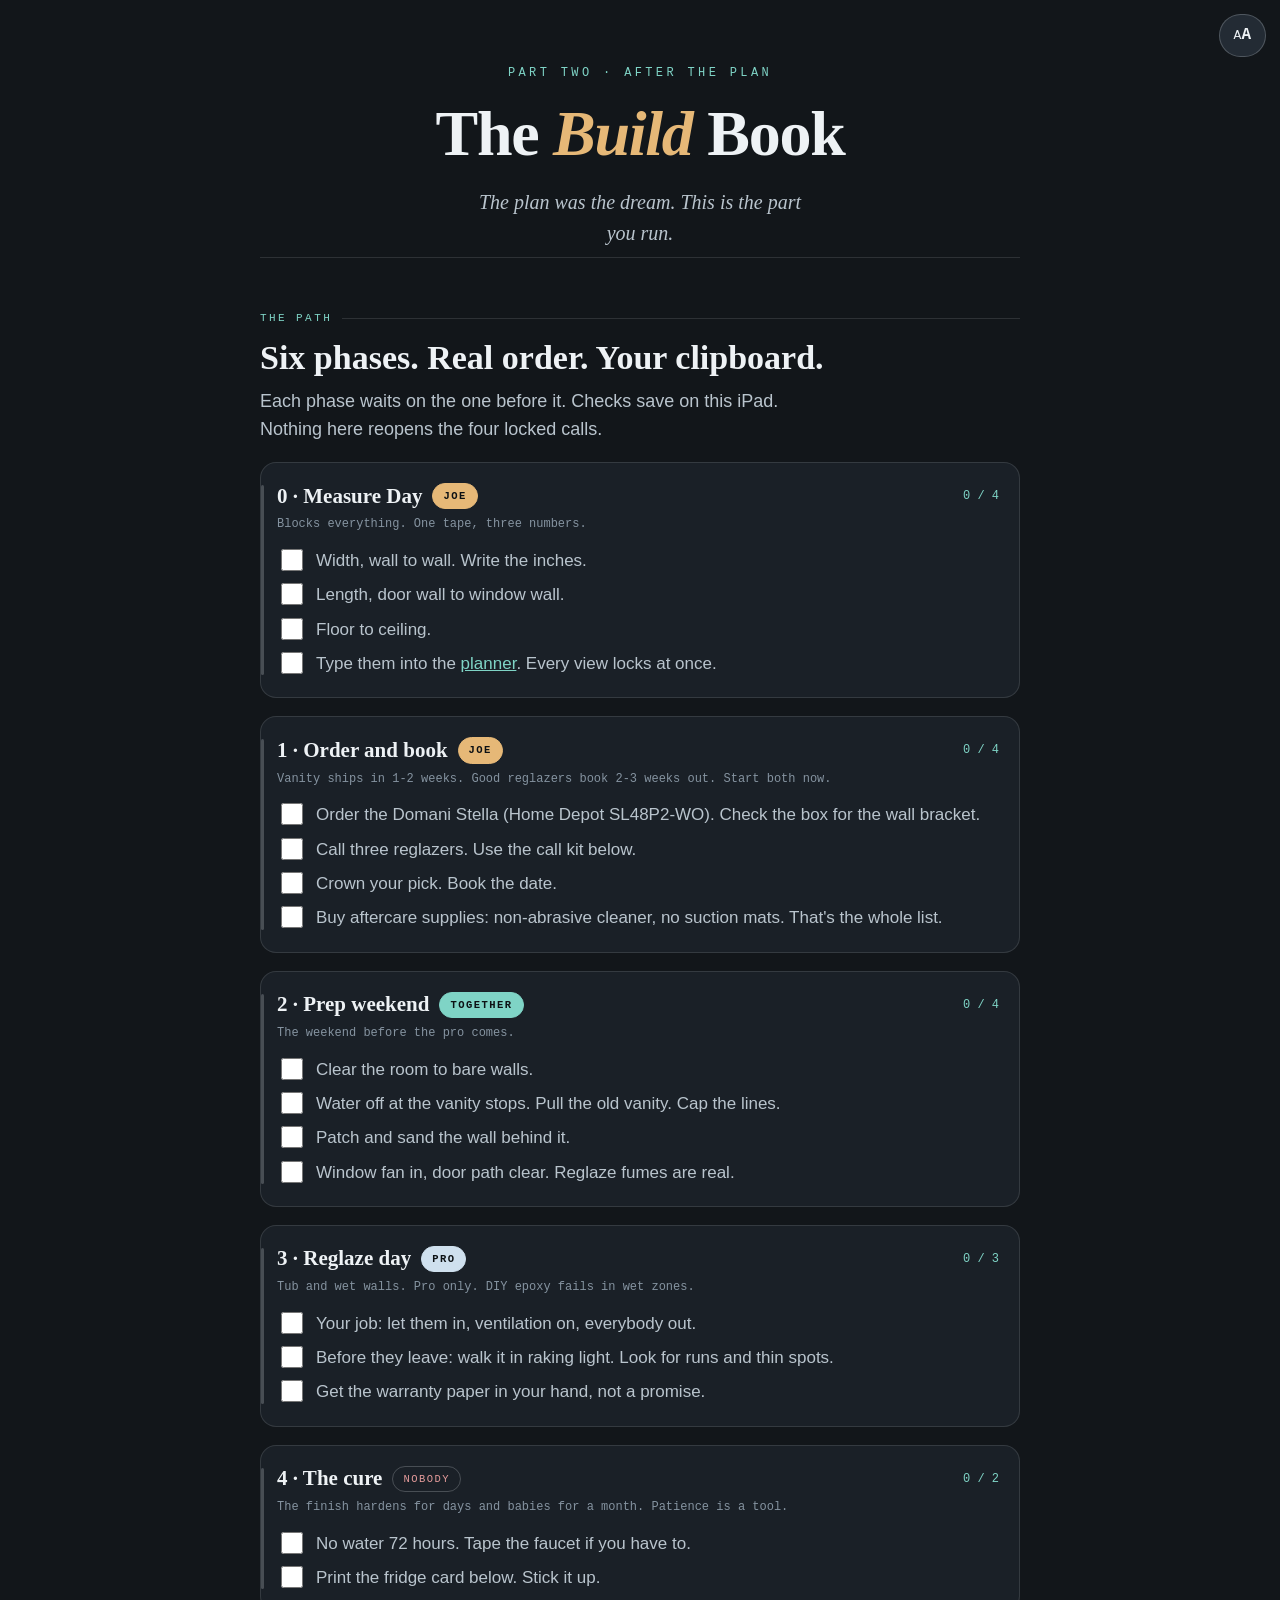
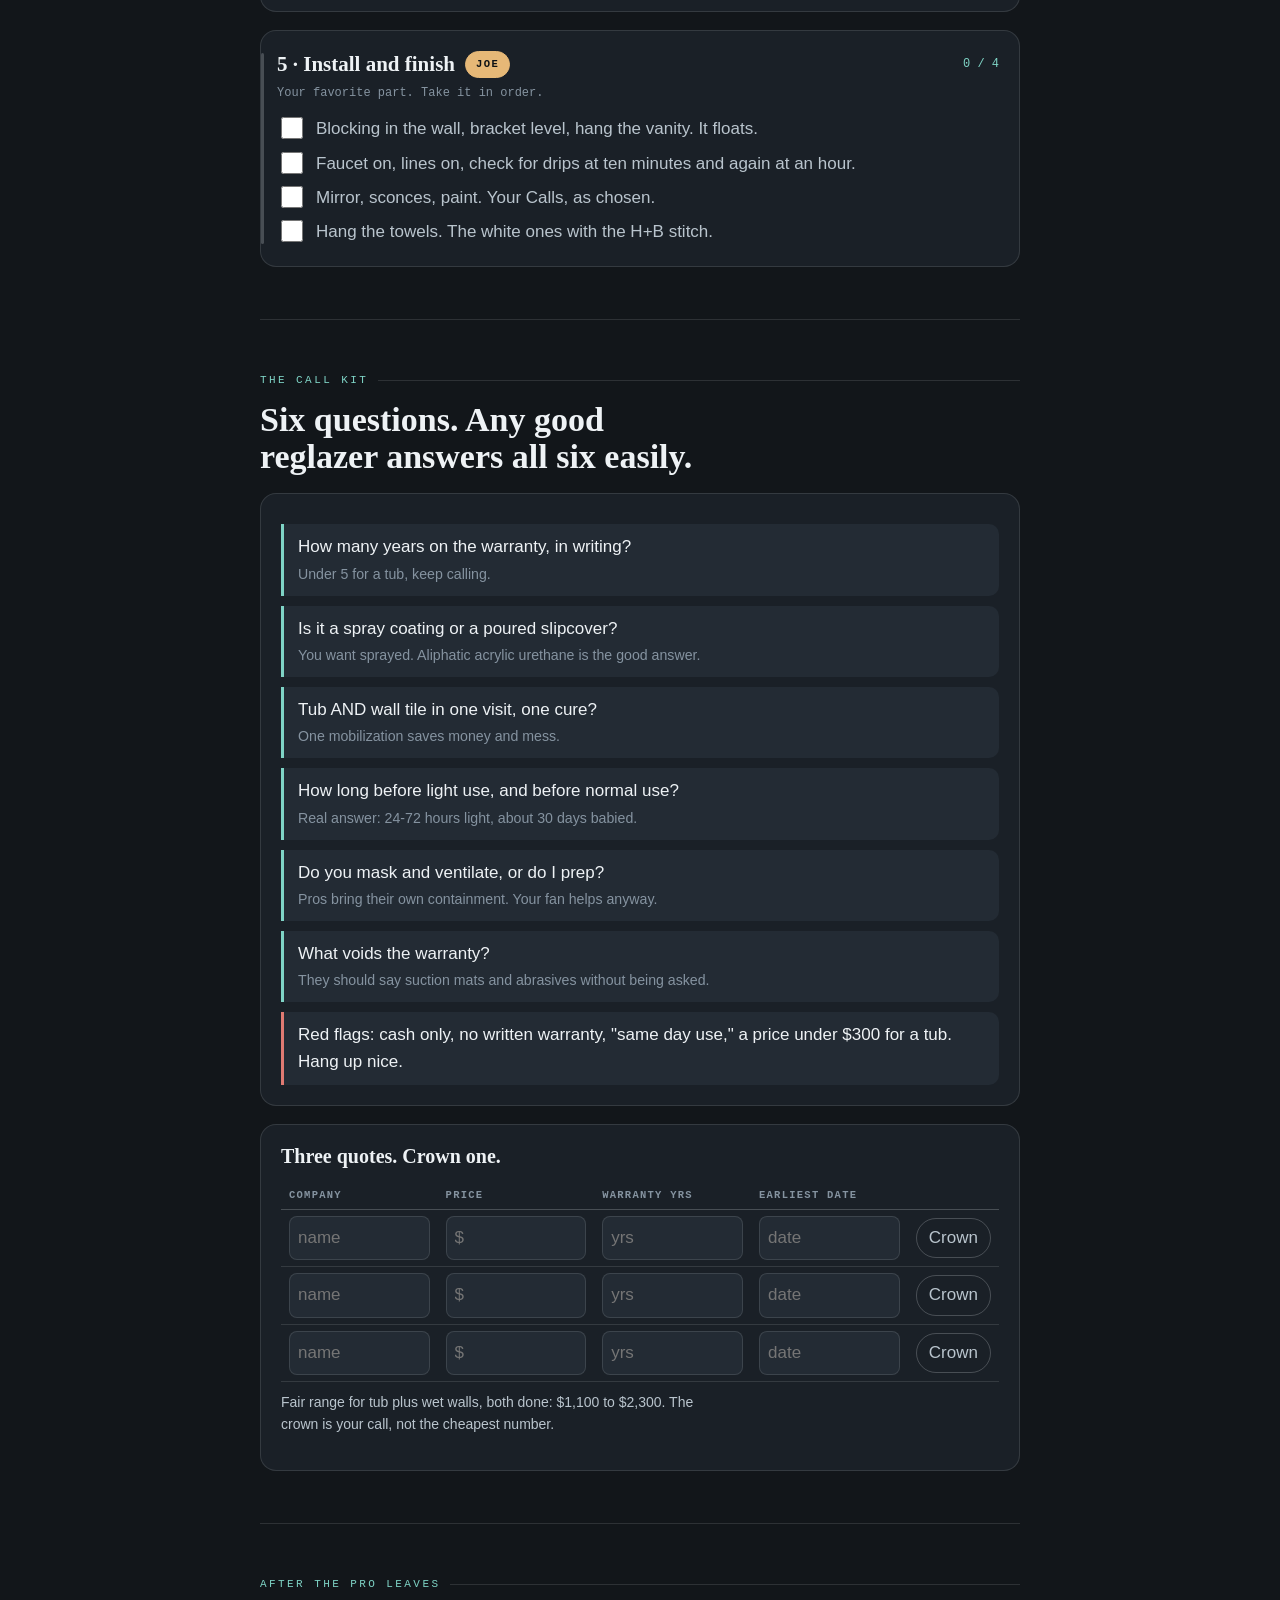
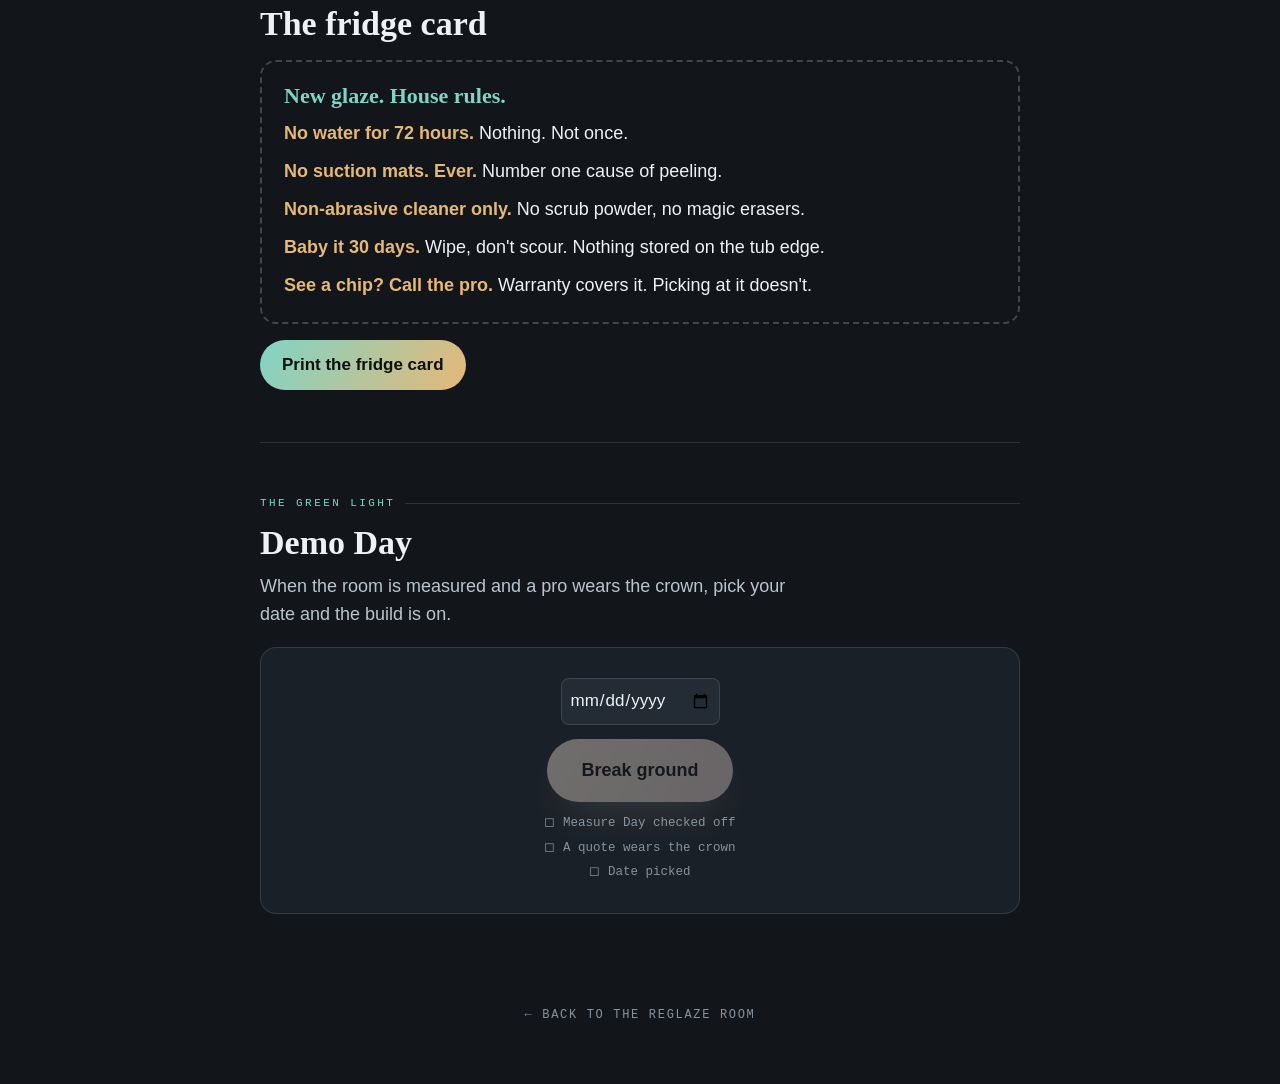
==== build.html @ e42885a2 "The Build Book: six-phase foreman companion (Joe-run schedule w/ saved checklists, reglazer call kit" ====
<!DOCTYPE html>
<html lang="en"><head>
<meta charset="UTF-8">
<meta name="viewport" content="width=device-width, initial-scale=1, viewport-fit=cover">
<title>The Build Book · Joe's Hall Bath</title>
<style>
  :root{
    --serif:"Iowan Old Style","Palatino Linotype",Palatino,Georgia,serif;
    --body:-apple-system,BlinkMacSystemFont,"Segoe UI","Helvetica Neue",Arial,sans-serif;
    --mono:ui-monospace,"SF Mono",Menlo,Consolas,monospace;
    --ground:#12161a; --ground-2:#1a2027; --ground-3:#232b34; --ink:#eef2f5; --ink-soft:#b9c4cd; --ink-faint:#8593a0;
    --chrome:#cfe0ee; --oak:#b89568; --white:#f4f6f7; --spa:#7fd4c6; --gold:#e6b877; --rose:#e59b9b;
    --line:rgba(238,242,245,0.12); --line2:rgba(238,242,245,0.22);
    --good:#6bcf9b; --warn:#e6b24a; --bad:#e07a72;
  }
  *{box-sizing:border-box}
  html{scroll-behavior:smooth;-webkit-text-size-adjust:100%}
  body{margin:0;background:var(--ground);color:var(--ink);font-family:var(--body);font-size:17px;line-height:1.55;-webkit-font-smoothing:antialiased;overflow-x:hidden}
  body.bigtype{font-size:21px}
  body.bigtype .q{font-size:20px}
  body.bigtype .ck label{font-size:20px}
  .wrap{max-width:760px;margin:0 auto;padding:0 18px}
  h1,h2,h3{font-family:var(--serif);font-weight:600;line-height:1.1;margin:0;text-wrap:balance}
  p{max-width:60ch}
  button{font:inherit;cursor:pointer}
  .eyebrow{font-family:var(--mono);font-size:11px;letter-spacing:0.22em;text-transform:uppercase;color:var(--spa);display:flex;align-items:center;gap:10px}
  .eyebrow::after{content:"";flex:1;height:1px;background:var(--line)}
  header.top{padding:64px 18px 8px;text-align:center}
  header.top .kick{font-family:var(--mono);font-size:12px;letter-spacing:0.28em;text-transform:uppercase;color:var(--spa);margin-bottom:16px}
  header.top h1{font-size:clamp(38px,9vw,64px);letter-spacing:-0.02em}
  header.top h1 em{font-style:italic;color:var(--gold)}
  header.top .sub{font-family:var(--serif);font-style:italic;font-size:clamp(16px,2.2vw,20px);color:var(--ink-soft);margin:18px auto 0;max-width:34ch}
  .bigbtn{position:fixed;top:14px;right:14px;z-index:50;background:var(--ground-3);border:1px solid var(--line2);color:var(--ink);border-radius:24px;padding:8px 14px;font-family:var(--mono);font-size:13px}
  .bigbtn b{font-size:16px}
  section.mv{padding:52px 0;border-top:1px solid var(--line)}
  .mv h2{font-size:clamp(24px,5vw,34px);margin-top:12px}
  .mv .lede{color:var(--ink-soft);font-size:18px;margin-top:12px;max-width:56ch}
  .card{background:var(--ground-2);border:1px solid var(--line);border-radius:16px;padding:20px;margin-top:18px}
  .phase{position:relative;padding-left:16px}
  .phase::before{content:"";position:absolute;left:0;top:22px;bottom:22px;width:3px;border-radius:3px;background:var(--line2)}
  .phase.done::before{background:var(--good)}
  .ph-head{display:flex;align-items:center;gap:10px;flex-wrap:wrap}
  .ph-head h3{font-size:21px}
  .who{font-family:var(--mono);font-size:10.5px;letter-spacing:0.14em;border-radius:20px;padding:4px 10px;border:1px solid var(--line2)}
  .who.joe{color:#0d1114;background:var(--gold);border-color:var(--gold);font-weight:700}
  .who.pro{color:#0d1114;background:var(--chrome);border-color:var(--chrome);font-weight:700}
  .who.both{color:#0d1114;background:var(--spa);border-color:var(--spa);font-weight:700}
  .who.nobody{color:var(--rose)}
  .gate{font-family:var(--mono);font-size:12px;color:var(--ink-faint);margin-top:6px}
  .ck{list-style:none;margin:14px 0 0;padding:0;display:grid;gap:8px}
  .ck li{display:flex;align-items:flex-start;gap:10px}
  .ck input[type=checkbox]{width:22px;height:22px;margin-top:1px;accent-color:#7fd4c6;flex:none}
  .ck label{color:var(--ink-soft)}
  .ck li.checked label{color:var(--ink-faint);text-decoration:line-through}
  .phcount{font-family:var(--mono);font-size:12px;color:var(--spa);margin-left:auto}
  .q{background:var(--ground-3);border-left:3px solid var(--spa);border-radius:0 10px 10px 0;padding:10px 14px;margin-top:10px;color:var(--ink);font-size:17px}
  .q small{display:block;color:var(--ink-faint);margin-top:3px}
  .redflag{border-left-color:var(--bad)}
  .qt{width:100%;border-collapse:collapse;margin-top:14px}
  .qt th{font-family:var(--mono);font-size:10.5px;letter-spacing:0.12em;text-transform:uppercase;color:var(--ink-faint);text-align:left;padding:6px 8px;border-bottom:1px solid var(--line2)}
  .qt td{padding:6px 8px;border-bottom:1px solid var(--line)}
  .qt input{width:100%;background:var(--ground-3);border:1px solid var(--line);border-radius:8px;color:var(--ink);padding:8px;font:inherit;min-width:60px}
  .crown{background:none;border:1px solid var(--line2);border-radius:20px;color:var(--ink-soft);padding:6px 12px;white-space:nowrap}
  .crown.on{background:var(--gold);border-color:var(--gold);color:#0d1114;font-weight:700}
  .fridge{border:2px dashed var(--line2);border-radius:16px;padding:22px;margin-top:18px}
  .fridge h3{font-size:22px;color:var(--spa)}
  .fridge ul{margin:12px 0 0;padding:0;list-style:none;display:grid;gap:10px;font-size:18px}
  .fridge li b{color:var(--gold)}
  .printbtn{margin-top:16px;background:linear-gradient(120deg,var(--spa),var(--gold));color:#0d1114;border:none;border-radius:30px;padding:12px 22px;font-weight:700}
  .demoday{margin-top:18px;text-align:center;padding:30px 20px}
  .demoday .big{background:linear-gradient(120deg,var(--gold),var(--rose));color:#0d1114;border:none;border-radius:40px;padding:18px 34px;font-weight:800;font-size:18px;box-shadow:0 20px 44px -18px rgba(230,184,119,0.5)}
  .demoday .big:disabled{filter:grayscale(0.8);opacity:0.5;cursor:not-allowed}
  .gatelist{font-family:var(--mono);font-size:12.5px;color:var(--ink-faint);margin-top:12px;display:grid;gap:5px;justify-content:center}
  .gatelist .ok{color:var(--good)}
  #buildbanner{display:none;margin-top:18px;border:1px solid var(--gold);border-radius:16px;padding:18px;background:linear-gradient(120deg,rgba(230,184,119,0.14),rgba(229,155,155,0.10))}
  #buildbanner.on{display:block}
  #buildbanner .cnt{font-family:var(--serif);font-size:30px;color:var(--gold)}
  .backlink{display:block;text-align:center;margin:40px 0 60px;color:var(--ink-faint);font-family:var(--mono);font-size:12px;letter-spacing:0.14em;text-transform:uppercase;text-decoration:none}
  .backlink:hover{color:var(--spa)}
  input[type=date]{background:var(--ground-3);border:1px solid var(--line);border-radius:8px;color:var(--ink);padding:8px;font:inherit}
  @media(prefers-reduced-motion:no-preference){.who.joe{transition:transform .15s}.phase:hover .who.joe{transform:scale(1.06)}}
  @media print{
    body{background:#fff;color:#111;font-size:15pt}
    .bigbtn,.demoday,.backlink,header.top .sub,.printbtn{display:none!important}
    body.print-fridge section.mv{display:none}
    body.print-fridge #aftercare{display:block;border-top:none}
    .card,.fridge{border-color:#999;background:#fff}
    .fridge{border:3px dashed #333}
    .fridge h3{color:#111}
    .fridge li b{color:#111}
    .q{background:#f2f2f2;color:#111;border-left-color:#555}
    .ck label,.mv .lede{color:#222}
    .who{color:#111!important;background:#eee!important;border-color:#999!important}
  }
</style>
</head><body>

<button class="bigbtn" id="bigbtn" title="Bigger letters">A<b>A</b></button>

<header class="top">
  <div class="kick">Part two · after the plan</div>
  <h1>The <em>Build</em> Book</h1>
  <p class="sub">The plan was the dream. This is the part you run.</p>
</header>

<section class="mv wrap" id="path">
  <div class="eyebrow">The path</div>
  <h2>Six phases. Real order. Your clipboard.</h2>
  <p class="lede">Each phase waits on the one before it. Checks save on this iPad. Nothing here reopens the four locked calls.</p>

  <div class="card phase" data-ph="p0">
    <div class="ph-head"><h3>0 · Measure Day</h3><span class="who joe">JOE</span><span class="phcount"></span></div>
    <div class="gate">Blocks everything. One tape, three numbers.</div>
    <ul class="ck">
      <li><input type="checkbox" id="p0a"><label for="p0a">Width, wall to wall. Write the inches.</label></li>
      <li><input type="checkbox" id="p0b"><label for="p0b">Length, door wall to window wall.</label></li>
      <li><input type="checkbox" id="p0c"><label for="p0c">Floor to ceiling.</label></li>
      <li><input type="checkbox" id="p0d"><label for="p0d">Type them into the <a href="index.html#tools" style="color:var(--spa)">planner</a>. Every view locks at once.</label></li>
    </ul>
  </div>

  <div class="card phase" data-ph="p1">
    <div class="ph-head"><h3>1 · Order and book</h3><span class="who joe">JOE</span><span class="phcount"></span></div>
    <div class="gate">Vanity ships in 1-2 weeks. Good reglazers book 2-3 weeks out. Start both now.</div>
    <ul class="ck">
      <li><input type="checkbox" id="p1a"><label for="p1a">Order the Domani Stella (Home Depot SL48P2-WO). Check the box for the wall bracket.</label></li>
      <li><input type="checkbox" id="p1b"><label for="p1b">Call three reglazers. Use the call kit below.</label></li>
      <li><input type="checkbox" id="p1c"><label for="p1c">Crown your pick. Book the date.</label></li>
      <li><input type="checkbox" id="p1d"><label for="p1d">Buy aftercare supplies: non-abrasive cleaner, no suction mats. That's the whole list.</label></li>
    </ul>
  </div>

  <div class="card phase" data-ph="p2">
    <div class="ph-head"><h3>2 · Prep weekend</h3><span class="who both">TOGETHER</span><span class="phcount"></span></div>
    <div class="gate">The weekend before the pro comes.</div>
    <ul class="ck">
      <li><input type="checkbox" id="p2a"><label for="p2a">Clear the room to bare walls.</label></li>
      <li><input type="checkbox" id="p2b"><label for="p2b">Water off at the vanity stops. Pull the old vanity. Cap the lines.</label></li>
      <li><input type="checkbox" id="p2c"><label for="p2c">Patch and sand the wall behind it.</label></li>
      <li><input type="checkbox" id="p2d"><label for="p2d">Window fan in, door path clear. Reglaze fumes are real.</label></li>
    </ul>
  </div>

  <div class="card phase" data-ph="p3">
    <div class="ph-head"><h3>3 · Reglaze day</h3><span class="who pro">PRO</span><span class="phcount"></span></div>
    <div class="gate">Tub and wet walls. Pro only. DIY epoxy fails in wet zones.</div>
    <ul class="ck">
      <li><input type="checkbox" id="p3a"><label for="p3a">Your job: let them in, ventilation on, everybody out.</label></li>
      <li><input type="checkbox" id="p3b"><label for="p3b">Before they leave: walk it in raking light. Look for runs and thin spots.</label></li>
      <li><input type="checkbox" id="p3c"><label for="p3c">Get the warranty paper in your hand, not a promise.</label></li>
    </ul>
  </div>

  <div class="card phase" data-ph="p4">
    <div class="ph-head"><h3>4 · The cure</h3><span class="who nobody">NOBODY</span><span class="phcount"></span></div>
    <div class="gate">The finish hardens for days and babies for a month. Patience is a tool.</div>
    <ul class="ck">
      <li><input type="checkbox" id="p4a"><label for="p4a">No water 72 hours. Tape the faucet if you have to.</label></li>
      <li><input type="checkbox" id="p4b"><label for="p4b">Print the fridge card below. Stick it up.</label></li>
    </ul>
  </div>

  <div class="card phase" data-ph="p5">
    <div class="ph-head"><h3>5 · Install and finish</h3><span class="who joe">JOE</span><span class="phcount"></span></div>
    <div class="gate">Your favorite part. Take it in order.</div>
    <ul class="ck">
      <li><input type="checkbox" id="p5a"><label for="p5a">Blocking in the wall, bracket level, hang the vanity. It floats.</label></li>
      <li><input type="checkbox" id="p5b"><label for="p5b">Faucet on, lines on, check for drips at ten minutes and again at an hour.</label></li>
      <li><input type="checkbox" id="p5c"><label for="p5c">Mirror, sconces, paint. Your Calls, as chosen.</label></li>
      <li><input type="checkbox" id="p5d"><label for="p5d">Hang the towels. The white ones with the H+B stitch.</label></li>
    </ul>
  </div>
</section>

<section class="mv wrap" id="callkit">
  <div class="eyebrow">The call kit</div>
  <h2>Six questions. Any good reglazer answers all six easily.</h2>
  <div class="card">
    <div class="q">How many years on the warranty, in writing?<small>Under 5 for a tub, keep calling.</small></div>
    <div class="q">Is it a spray coating or a poured slipcover?<small>You want sprayed. Aliphatic acrylic urethane is the good answer.</small></div>
    <div class="q">Tub AND wall tile in one visit, one cure?<small>One mobilization saves money and mess.</small></div>
    <div class="q">How long before light use, and before normal use?<small>Real answer: 24-72 hours light, about 30 days babied.</small></div>
    <div class="q">Do you mask and ventilate, or do I prep?<small>Pros bring their own containment. Your fan helps anyway.</small></div>
    <div class="q">What voids the warranty?<small>They should say suction mats and abrasives without being asked.</small></div>
    <div class="q redflag">Red flags: cash only, no written warranty, "same day use," a price under $300 for a tub. Hang up nice.</div>
  </div>

  <div class="card">
    <h3 style="font-size:20px">Three quotes. Crown one.</h3>
    <div style="overflow-x:auto">
    <table class="qt" id="qtable">
      <thead><tr><th>Company</th><th>Price</th><th>Warranty yrs</th><th>Earliest date</th><th></th></tr></thead>
      <tbody>
        <tr data-i="0"><td><input placeholder="name"></td><td><input placeholder="$" inputmode="numeric"></td><td><input placeholder="yrs" inputmode="numeric"></td><td><input placeholder="date"></td><td><button class="crown">Crown</button></td></tr>
        <tr data-i="1"><td><input placeholder="name"></td><td><input placeholder="$" inputmode="numeric"></td><td><input placeholder="yrs" inputmode="numeric"></td><td><input placeholder="date"></td><td><button class="crown">Crown</button></td></tr>
        <tr data-i="2"><td><input placeholder="name"></td><td><input placeholder="$" inputmode="numeric"></td><td><input placeholder="yrs" inputmode="numeric"></td><td><input placeholder="date"></td><td><button class="crown">Crown</button></td></tr>
      </tbody>
    </table>
    </div>
    <p class="lede" style="font-size:14px;margin-top:10px">Fair range for tub plus wet walls, both done: $1,100 to $2,300. The crown is your call, not the cheapest number.</p>
  </div>
</section>

<section class="mv wrap" id="aftercare">
  <div class="eyebrow">After the pro leaves</div>
  <h2>The fridge card</h2>
  <div class="fridge" id="fridgecard">
    <h3>New glaze. House rules.</h3>
    <ul>
      <li><b>No water for 72 hours.</b> Nothing. Not once.</li>
      <li><b>No suction mats. Ever.</b> Number one cause of peeling.</li>
      <li><b>Non-abrasive cleaner only.</b> No scrub powder, no magic erasers.</li>
      <li><b>Baby it 30 days.</b> Wipe, don't scour. Nothing stored on the tub edge.</li>
      <li><b>See a chip? Call the pro.</b> Warranty covers it. Picking at it doesn't.</li>
    </ul>
  </div>
  <button class="printbtn" id="printfridge">Print the fridge card</button>
</section>

<section class="mv wrap" id="demoday">
  <div class="eyebrow">The green light</div>
  <h2>Demo Day</h2>
  <p class="lede">When the room is measured and a pro wears the crown, pick your date and the build is on.</p>
  <div class="card demoday">
    <div style="margin-bottom:14px"><input type="date" id="startdate" aria-label="Demo Day date"></div>
    <button class="big" id="gobtn" disabled>Break ground</button>
    <div class="gatelist">
      <span id="g1">◻ Measure Day checked off</span>
      <span id="g2">◻ A quote wears the crown</span>
      <span id="g3">◻ Date picked</span>
    </div>
    <div id="buildbanner"><div style="font-family:var(--mono);font-size:11px;letter-spacing:0.22em;text-transform:uppercase;color:var(--ink-soft)">Build mode</div>
      <div class="cnt" id="countline">Demo Day is set.</div>
      <div style="color:var(--ink-soft);margin-top:6px">The Build Book is live. Run it, foreman.</div>
    </div>
  </div>
</section>

<a class="backlink" href="index.html">&larr; Back to the Reglaze Room</a>

<script>
(function(){
  var KEY='joe_buildbook_v1';
  var st={checks:{},quotes:[{},{},{}],crown:-1,start:null,big:false};
  try{var raw=localStorage.getItem(KEY);if(raw){var p=JSON.parse(raw);for(var k in st){if(p[k]!==undefined)st[k]=p[k];}}}catch(e){}
  function save(){try{localStorage.setItem(KEY,JSON.stringify(st))}catch(e){}}

  // big type (shared flag with the studio)
  try{if(localStorage.getItem('joe_bigtype')==='1'){st.big=true;}}catch(e){}
  function applyBig(){document.body.classList.toggle('bigtype',!!st.big);}
  applyBig();
  document.getElementById('bigbtn').onclick=function(){st.big=!st.big;try{localStorage.setItem('joe_bigtype',st.big?'1':'0')}catch(e){};applyBig();save();};

  // checklists
  var boxes=document.querySelectorAll('.ck input[type=checkbox]');
  boxes.forEach(function(b){
    if(st.checks[b.id]){b.checked=true;b.closest('li').classList.add('checked');}
    b.addEventListener('change',function(){
      st.checks[b.id]=b.checked;b.closest('li').classList.toggle('checked',b.checked);save();counts();gates();
    });
  });
  function counts(){
    document.querySelectorAll('.phase').forEach(function(ph){
      var bs=ph.querySelectorAll('input[type=checkbox]');var n=0;bs.forEach(function(x){if(x.checked)n++;});
      ph.querySelector('.phcount').textContent=n+' / '+bs.length;
      ph.classList.toggle('done',n===bs.length);
    });
  }

  // quotes
  var rows=document.querySelectorAll('#qtable tbody tr');
  rows.forEach(function(tr,i){
    var ins=tr.querySelectorAll('input');
    var q=st.quotes[i]||{};
    ['name','price','yrs','date'].forEach(function(f,j){if(q[f])ins[j].value=q[f];
      ins[j].addEventListener('input',function(){st.quotes[i]=st.quotes[i]||{};st.quotes[i][f]=ins[j].value;save();});
    });
    var c=tr.querySelector('.crown');
    c.addEventListener('click',function(){st.crown=(st.crown===i?-1:i);save();crowns();gates();});
  });
  function crowns(){rows.forEach(function(tr,i){var c=tr.querySelector('.crown');var on=st.crown===i;c.classList.toggle('on',on);c.textContent=on?'Your pick':'Crown';});}

  // fridge print
  document.getElementById('printfridge').onclick=function(){
    document.body.classList.add('print-fridge');window.print();
    setTimeout(function(){document.body.classList.remove('print-fridge')},400);
  };

  // demo day gates
  var dateEl=document.getElementById('startdate');
  if(st.start)dateEl.value=st.start;
  dateEl.addEventListener('change',function(){st.start=dateEl.value;save();gates();});
  function measured(){return ['p0a','p0b','p0c','p0d'].every(function(id){return !!st.checks[id];});}
  function gates(){
    var m=measured(),c=st.crown>=0,d=!!st.start;
    mark('g1',m,'Measure Day checked off');mark('g2',c,'A quote wears the crown');mark('g3',d,'Date picked');
    document.getElementById('gobtn').disabled=!(m&&c&&d);
    banner();
  }
  function mark(id,ok,txt){var el=document.getElementById(id);el.textContent=(ok?'✓ ':'◻ ')+txt;el.className=ok?'ok':'';}
  document.getElementById('gobtn').onclick=function(){st.live=true;save();banner(true);};
  function banner(fresh){
    var b=document.getElementById('buildbanner');
    if(st.live&&st.start){
      b.classList.add('on');
      var d=new Date(st.start+'T09:00:00');var now=new Date();
      var days=Math.ceil((d-now)/86400000);
      var line=days>1?('Demo Day in '+days+' days.'):days===1?'Demo Day is tomorrow.':days===0?'Demo Day is today. Go.':'The build is on.';
      document.getElementById('countline').textContent=line;
      if(fresh)b.scrollIntoView({behavior:'smooth',block:'center'});
    }
  }
  counts();crowns();gates();
})();
</script>
</body></html>
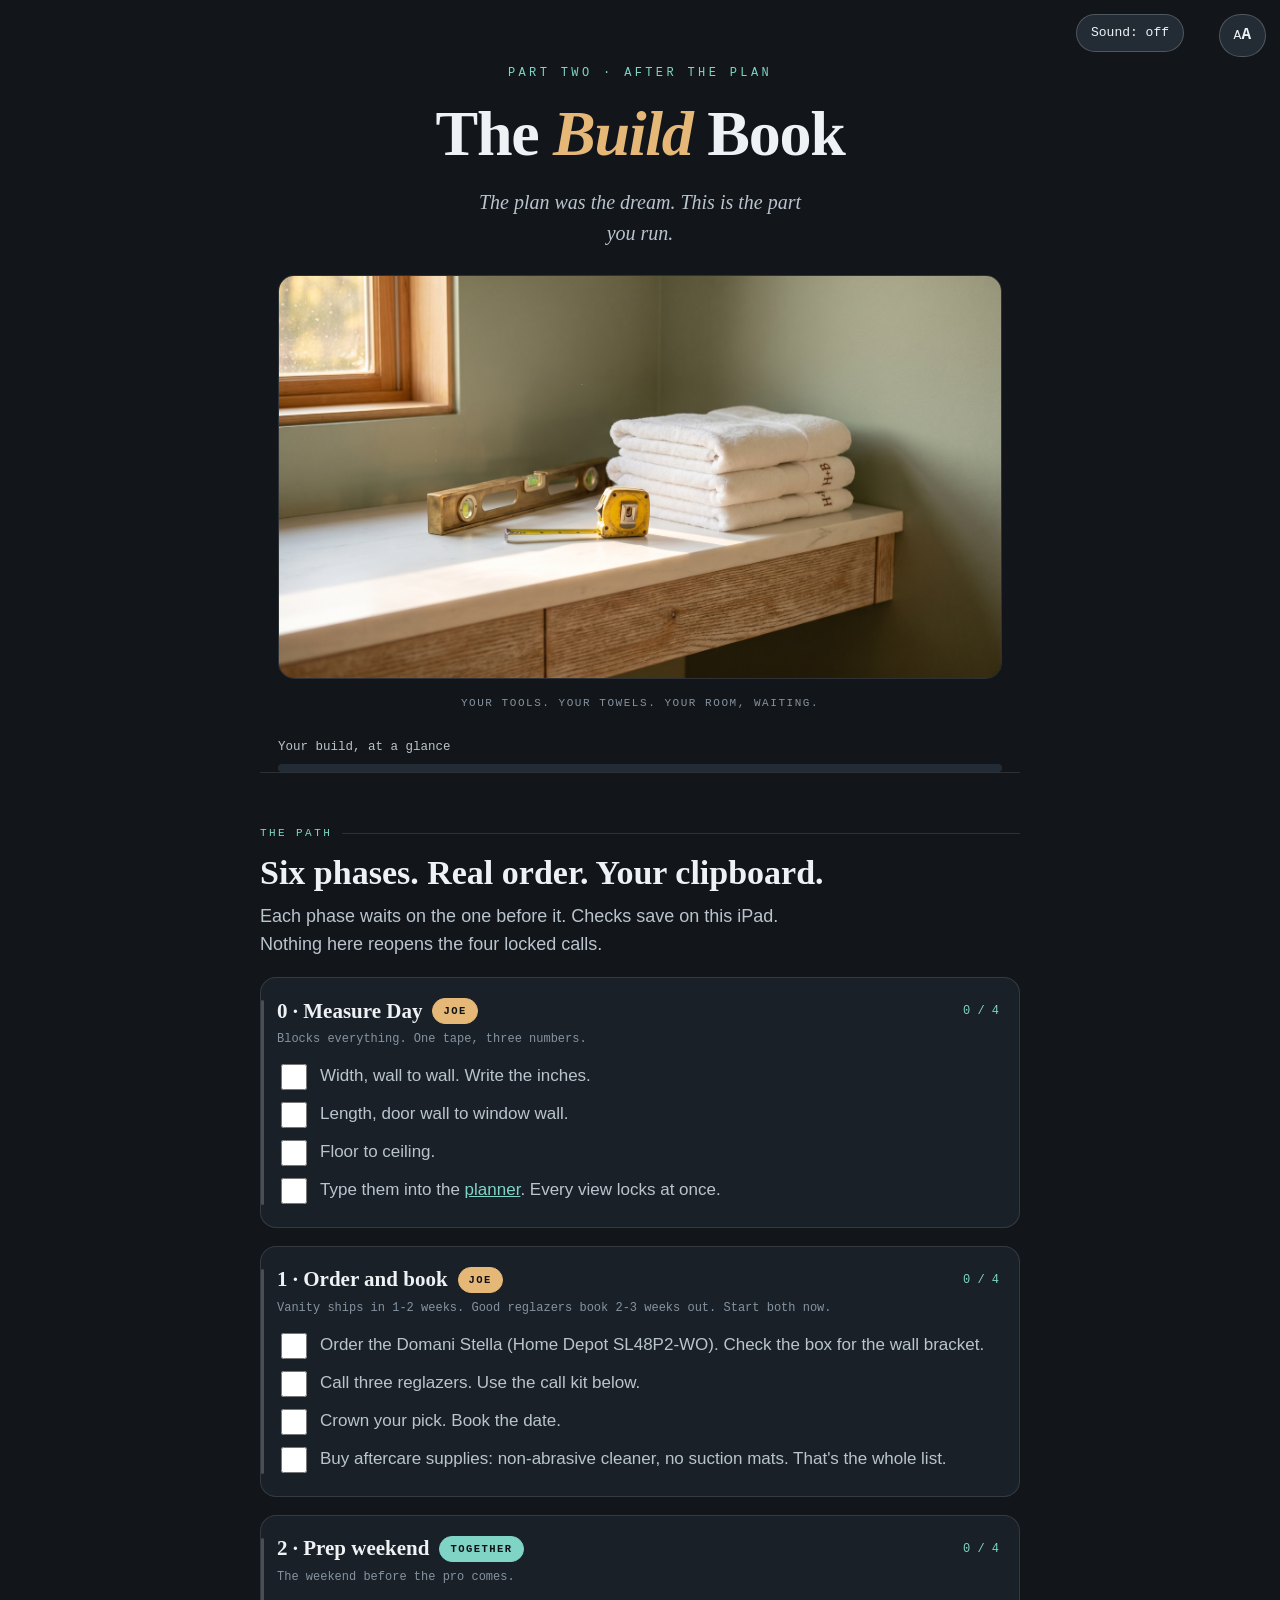
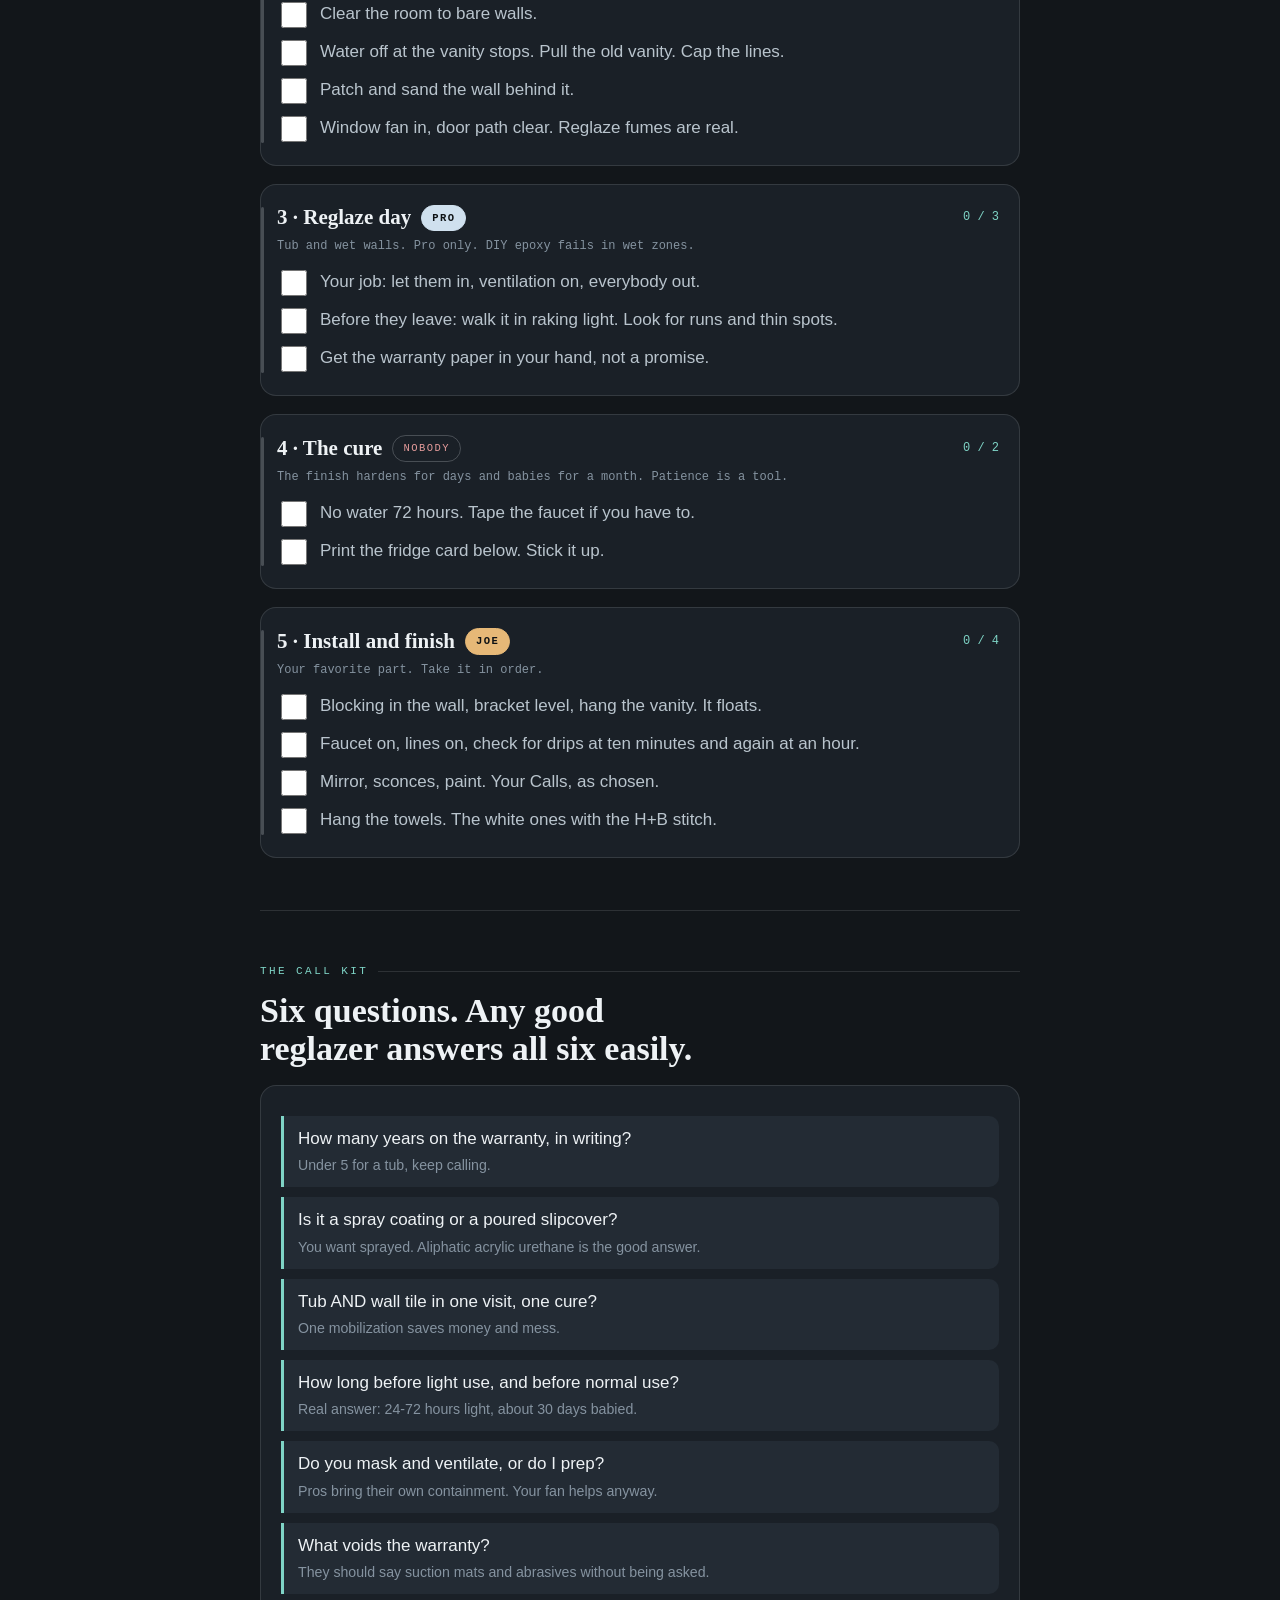
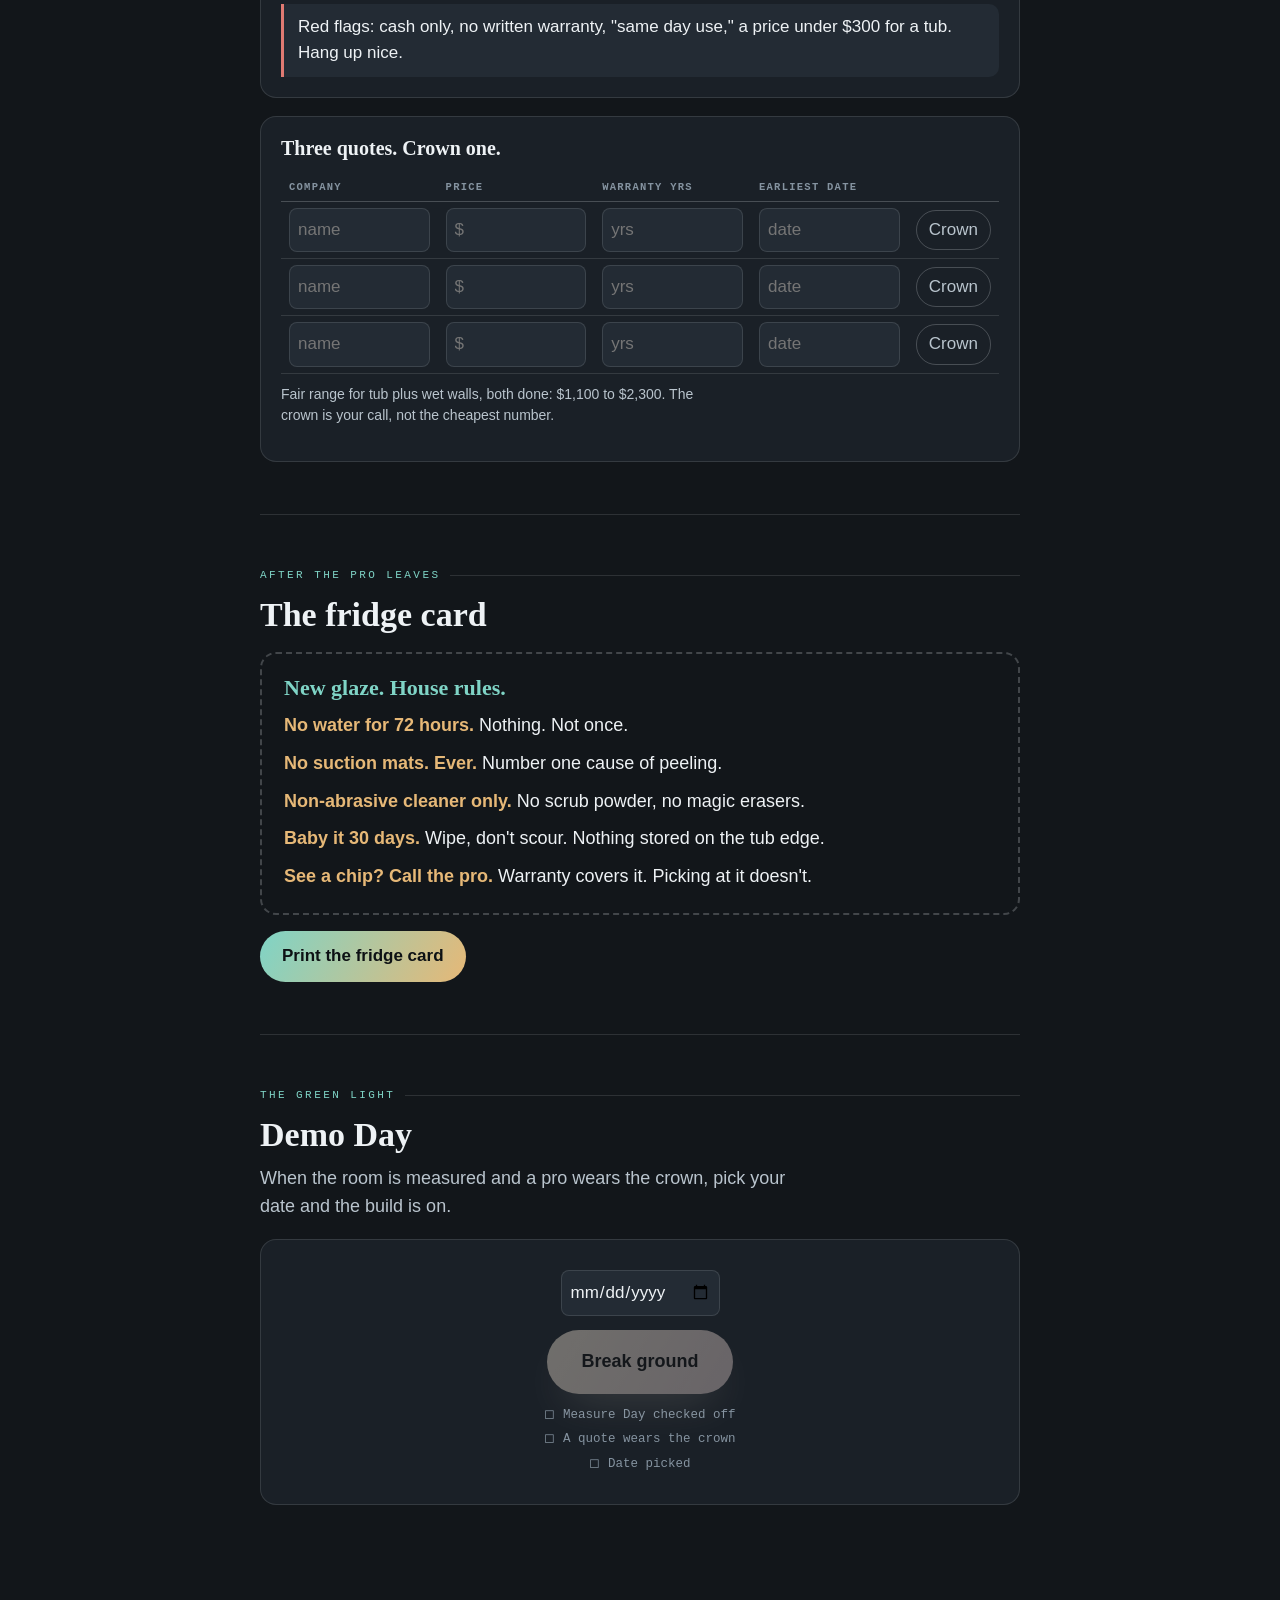
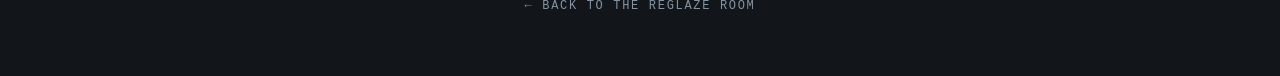
==== commit 3a61c503: "The full Joe pass: real ElevenLabs voices (19 pre-rendered lines, Rachel host + Antoni HEART, file-f" ====
--- a/build.html
+++ b/build.html
@@ -2,6 +2,7 @@
 <html lang="en"><head>
 <meta charset="UTF-8">
 <meta name="viewport" content="width=device-width, initial-scale=1, viewport-fit=cover">
+<meta name="theme-color" content="#12161a">
 <title>The Build Book · Joe's Hall Bath</title>
 <style>
   :root{
@@ -12,6 +13,16 @@
     --chrome:#cfe0ee; --oak:#b89568; --white:#f4f6f7; --spa:#7fd4c6; --gold:#e6b877; --rose:#e59b9b;
     --line:rgba(238,242,245,0.12); --line2:rgba(238,242,245,0.22);
     --good:#6bcf9b; --warn:#e6b24a; --bad:#e07a72;
+  }
+  @media(max-width:640px){body{font-size:18.5px;line-height:1.6}}
+  input,button{font-size:16px}
+  .ck input[type=checkbox]{min-width:26px;min-height:26px}
+  #allprog{max-width:760px;margin:18px auto 0;padding:0 18px;font-family:var(--mono);font-size:12.5px;color:var(--ink-soft)}
+  #allprog .bar{height:8px;border-radius:6px;background:var(--ground-3);margin-top:6px;overflow:hidden}
+  #allprog .bar i{display:block;height:100%;background:linear-gradient(90deg,var(--spa),var(--gold));width:0;transition:width .5s ease}
+  @media(prefers-reduced-motion:no-preference){
+    .confetti{position:fixed;top:-12px;width:9px;height:14px;z-index:80;animation:cfall 1.7s ease-in forwards}
+    @keyframes cfall{to{transform:translateY(105vh) rotate(540deg);opacity:0.1}}
   }
   *{box-sizing:border-box}
   html{scroll-behavior:smooth;-webkit-text-size-adjust:100%}
@@ -92,17 +103,25 @@
     .ck label,.mv .lede{color:#222}
     .who{color:#111!important;background:#eee!important;border-color:#999!important}
   }
+  @media(max-width:640px){body{font-size:18.5px;line-height:1.6}.wrap p,.lede{max-width:100%}}
 </style>
 </head><body>
 
 <button class="bigbtn" id="bigbtn" title="Bigger letters">A<b>A</b></button>
+<button class="bigbtn" id="sndbtn" style="right:96px" title="Sound">Sound: off</button>
+<div id="cap" style="display:none;position:fixed;left:12px;right:12px;bottom:calc(12px + env(safe-area-inset-bottom));z-index:60;background:var(--ground-3);border:1px solid var(--line2);border-radius:14px;padding:12px 16px;font-size:16px;color:var(--ink)"><b id="capwho" style="color:var(--gold)"></b> <span id="captxt"></span></div>
 
 <header class="top">
   <div class="kick">Part two · after the plan</div>
   <h1>The <em>Build</em> Book</h1>
   <p class="sub">The plan was the dream. This is the part you run.</p>
+  <figure style="max-width:760px;margin:26px auto 0;padding:0 18px">
+    <img src="assets/buildbook_hero.jpg" alt="A brass level, a worn tape measure, and folded white towels with the H+B monogram on the new oak vanity, in golden evening light" style="width:100%;border-radius:16px;border:1px solid var(--line);aspect-ratio:1600/893" loading="eager">
+    <figcaption style="font-family:var(--mono);font-size:11px;letter-spacing:0.14em;text-transform:uppercase;color:var(--ink-faint);margin-top:8px">Your tools. Your towels. Your room, waiting.</figcaption>
+  </figure>
 </header>
 
+<div id="allprog"><span id="progtxt">Your build, at a glance</span><div class="bar"><i id="progfill"></i></div></div>
 <section class="mv wrap" id="path">
   <div class="eyebrow">The path</div>
   <h2>Six phases. Real order. Your clipboard.</h2>
@@ -259,7 +278,15 @@
       st.checks[b.id]=b.checked;b.closest('li').classList.toggle('checked',b.checked);save();counts();gates();
     });
   });
-  function counts(){
+  function progress(){var all=document.querySelectorAll('.ck input[type=checkbox]');var n=0;all.forEach(function(x){if(x.checked)n++;});
+    var f=document.getElementById('progfill');if(f)f.style.width=Math.round(100*n/all.length)+'%';
+    var t=document.getElementById('progtxt');if(t)t.textContent=n===0?'Your build, at a glance':(n+' of '+all.length+' checks done. Foreman on the job.');}
+  function confetti(){if(matchMedia('(prefers-reduced-motion: reduce)').matches)return;
+    var cols=['#7fd4c6','#e6b877','#e59b9b','#cfe0ee'];
+    for(var i=0;i<36;i++){var d=document.createElement('div');d.className='confetti';d.style.left=(Math.random()*100)+'vw';
+      d.style.background=cols[i%4];d.style.animationDelay=(Math.random()*0.5)+'s';document.body.appendChild(d);
+      (function(el){setTimeout(function(){el.remove();},2600);})(d);}}
+  function counts(){progress();
     document.querySelectorAll('.phase').forEach(function(ph){
       var bs=ph.querySelectorAll('input[type=checkbox]');var n=0;bs.forEach(function(x){if(x.checked)n++;});
       ph.querySelector('.phcount').textContent=n+' / '+bs.length;
@@ -298,7 +325,21 @@
     banner();
   }
   function mark(id,ok,txt){var el=document.getElementById(id);el.textContent=(ok?'✓ ':'◻ ')+txt;el.className=ok?'ok':'';}
-  document.getElementById('gobtn').onclick=function(){st.live=true;save();banner(true);};
+  // real voices (pre-rendered ElevenLabs), captions always
+  var snd=false,vp=null,welcomed=false;
+  function speak(key,who,txt){
+    document.getElementById('capwho').textContent=who;document.getElementById('captxt').textContent=txt;
+    var c=document.getElementById('cap');c.style.display='block';
+    clearTimeout(c._t);c._t=setTimeout(function(){c.style.display='none';},Math.max(4500,txt.length*60));
+    if(!snd)return;
+    if(!vp){vp=new Audio();vp.preload='none';}
+    try{vp.pause();vp.src='assets/audio/'+key+'.mp3';var p=vp.play();if(p&&p.catch)p.catch(function(){});}catch(e){}
+  }
+  document.getElementById('sndbtn').onclick=function(){snd=!snd;this.textContent='Sound: '+(snd?'on':'off');
+    if(snd&&!welcomed){welcomed=true;speak('bb_welcome','Your Host','Welcome to the Build Book, Joe. Six phases, real order. You run this part.');}
+    if(!snd&&vp)try{vp.pause()}catch(e){}};
+  document.getElementById('gobtn').onclick=function(){st.live=true;save();banner(true);confetti();
+    speak('bb_go','Gordon','Break ground, baby. Twelve years you have made everything around us better. Now go make your room.');};
   function banner(fresh){
     var b=document.getElementById('buildbanner');
     if(st.live&&st.start){
